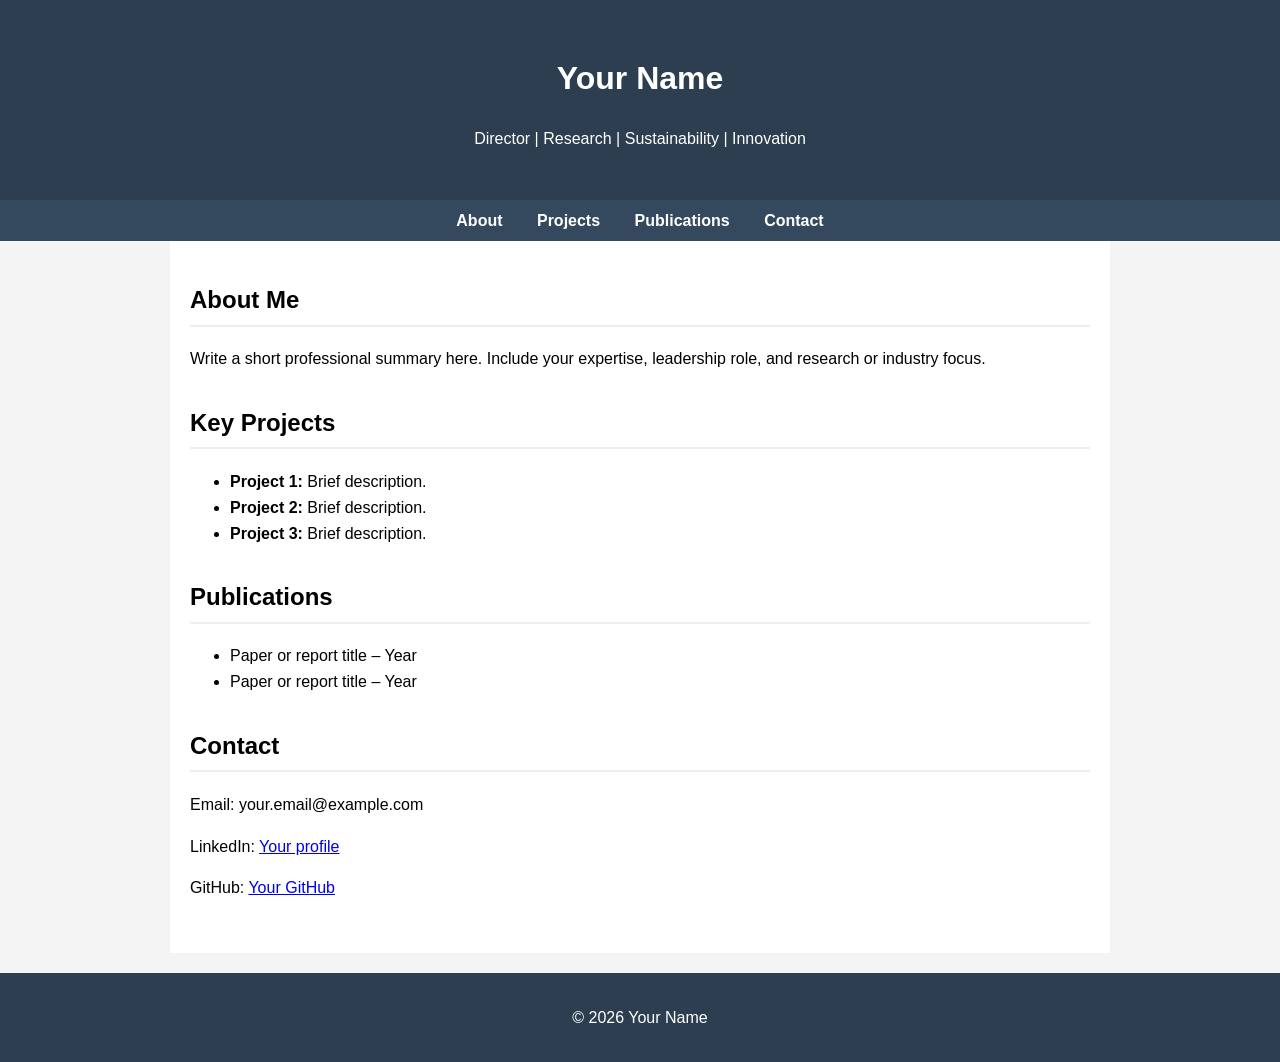
==== index.html @ 9b02b08d "Create index.html" ====
<!DOCTYPE html>
<html lang="en">
<head>
  <meta charset="UTF-8">
  <meta name="viewport" content="width=device-width, initial-scale=1.0">
  <title>Your Name</title>
  <style>
    body {
      font-family: Arial, sans-serif;
      margin: 0;
      line-height: 1.6;
      background: #f4f4f4;
    }

    header {
      background: #2c3e50;
      color: white;
      padding: 2rem 1rem;
      text-align: center;
    }

    nav {
      background: #34495e;
      padding: 0.5rem;
      text-align: center;
    }

    nav a {
      color: white;
      margin: 0 15px;
      text-decoration: none;
      font-weight: bold;
    }

    nav a:hover {
      text-decoration: underline;
    }

    .container {
      max-width: 900px;
      margin: auto;
      padding: 20px;
      background: white;
    }

    section {
      margin-bottom: 2rem;
    }

    h2 {
      border-bottom: 2px solid #eee;
      padding-bottom: 5px;
    }

    footer {
      text-align: center;
      padding: 1rem;
      background: #2c3e50;
      color: white;
      margin-top: 20px;
    }
  </style>
</head>

<body>

<header>
  <h1>Your Name</h1>
  <p>Director | Research | Sustainability | Innovation</p>
</header>

<nav>
  <a href="#about">About</a>
  <a href="#projects">Projects</a>
  <a href="#publications">Publications</a>
  <a href="#contact">Contact</a>
</nav>

<div class="container">

  <section id="about">
    <h2>About Me</h2>
    <p>
      Write a short professional summary here. Include your expertise,
      leadership role, and research or industry focus.
    </p>
  </section>

  <section id="projects">
    <h2>Key Projects</h2>
    <ul>
      <li><strong>Project 1:</strong> Brief description.</li>
      <li><strong>Project 2:</strong> Brief description.</li>
      <li><strong>Project 3:</strong> Brief description.</li>
    </ul>
  </section>

  <section id="publications">
    <h2>Publications</h2>
    <ul>
      <li>Paper or report title – Year</li>
      <li>Paper or report title – Year</li>
    </ul>
  </section>

  <section id="contact">
    <h2>Contact</h2>
    <p>Email: your.email@example.com</p>
    <p>LinkedIn: <a href="#">Your profile</a></p>
    <p>GitHub: <a href="#">Your GitHub</a></p>
  </section>

</div>

<footer>
  <p>© 2026 Your Name</p>
</footer>

</body>
</html>
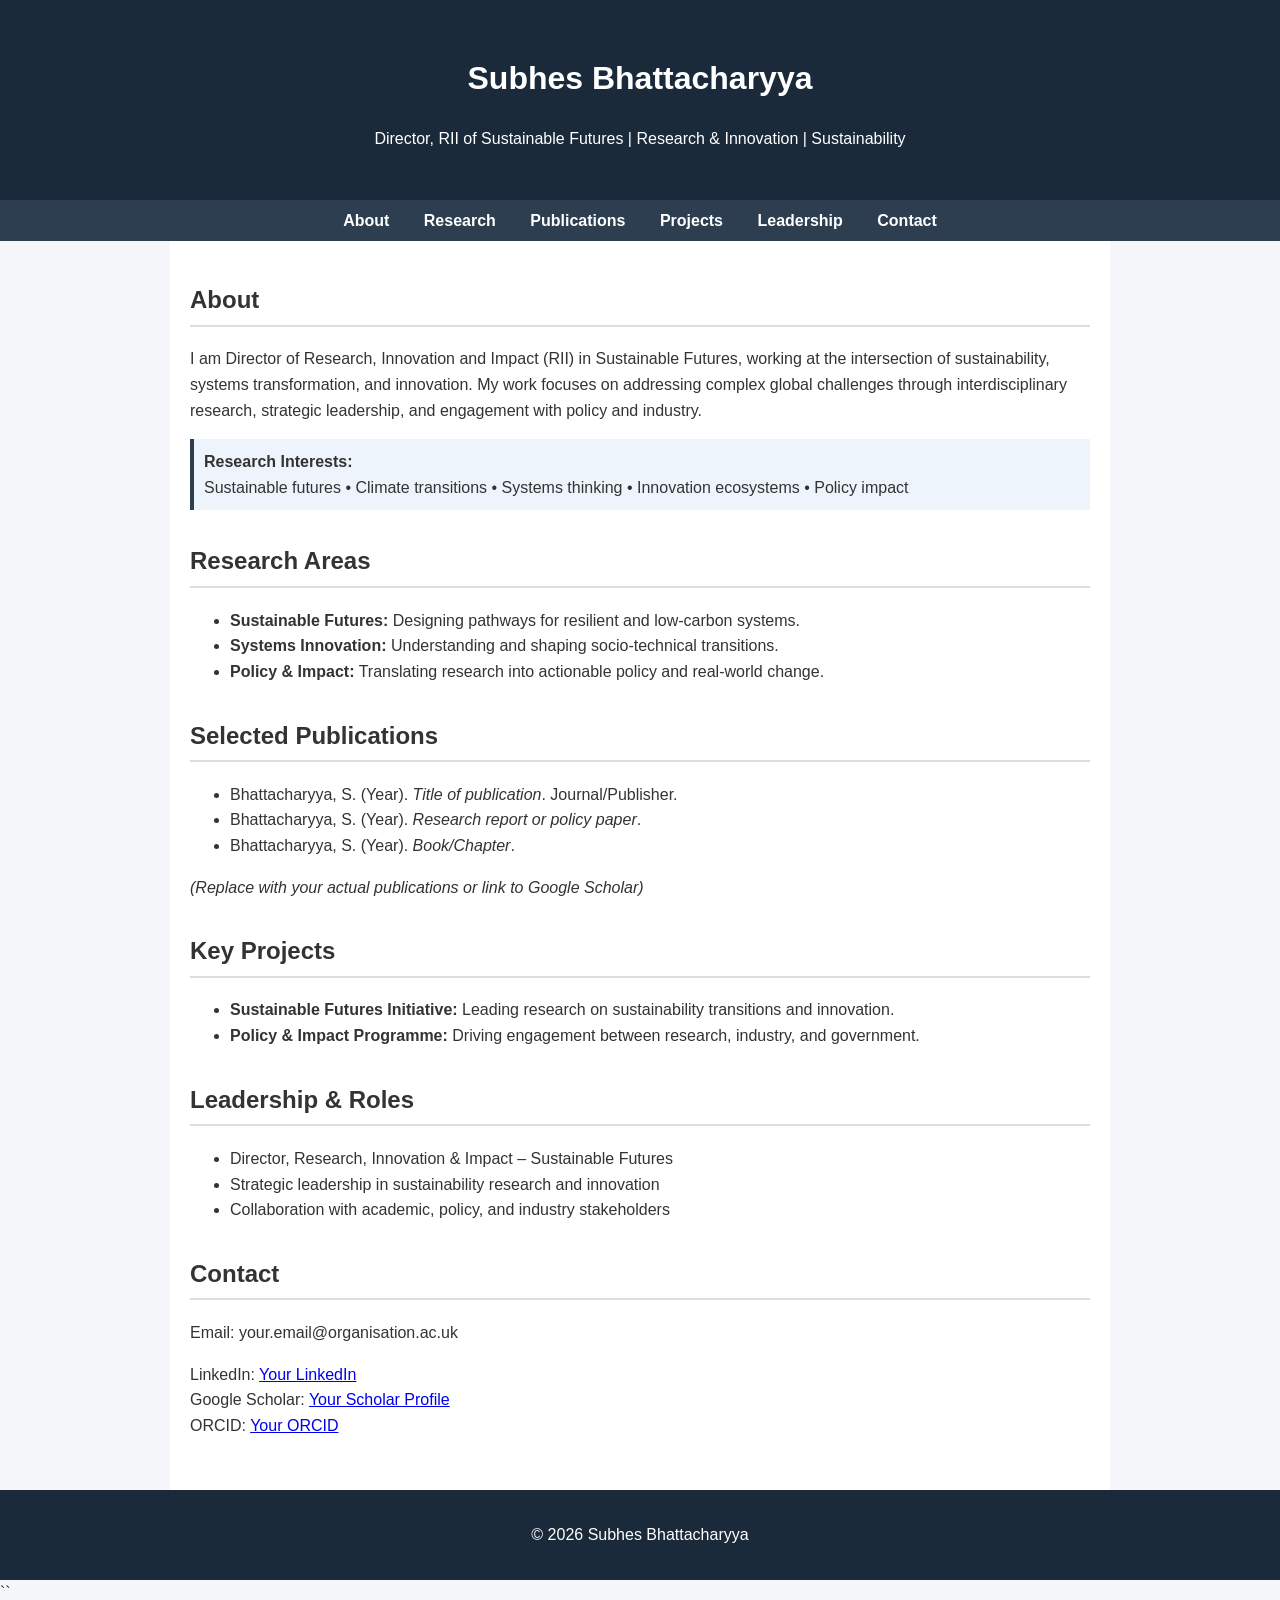
==== commit 3b2d8b72: "Update index.html" ====
--- a/index.html
+++ b/index.html
@@ -3,26 +3,28 @@
 <head>
   <meta charset="UTF-8">
   <meta name="viewport" content="width=device-width, initial-scale=1.0">
-  <title>Your Name</title>
+  <title>Subhes Bhattacharyya | Researcher</title>
+
   <style>
     body {
-      font-family: Arial, sans-serif;
+      font-family: "Segoe UI", Arial, sans-serif;
       margin: 0;
       line-height: 1.6;
-      background: #f4f4f4;
+      background: #f5f7fa;
+      color: #333;
     }
 
     header {
-      background: #2c3e50;
+      background: #1a2a3a;
       color: white;
       padding: 2rem 1rem;
       text-align: center;
     }
 
     nav {
-      background: #34495e;
+      background: #2c3e50;
+      text-align: center;
       padding: 0.5rem;
-      text-align: center;
     }
 
     nav a {
@@ -39,8 +41,8 @@
     .container {
       max-width: 900px;
       margin: auto;
+      background: white;
       padding: 20px;
-      background: white;
     }
 
     section {
@@ -48,16 +50,21 @@
     }
 
     h2 {
-      border-bottom: 2px solid #eee;
+      border-bottom: 2px solid #ddd;
       padding-bottom: 5px;
+    }
+
+    .highlight {
+      background: #eef4fb;
+      padding: 10px;
+      border-left: 4px solid #2c3e50;
     }
 
     footer {
       text-align: center;
       padding: 1rem;
-      background: #2c3e50;
+      background: #1a2a3a;
       color: white;
-      margin-top: 20px;
     }
   </style>
 </head>
@@ -65,56 +72,94 @@
 <body>
 
 <header>
-  <h1>Your Name</h1>
-  <p>Director | Research | Sustainability | Innovation</p>
+  <h1>Subhes Bhattacharyya</h1>
+  <p>Director, RII of Sustainable Futures | Research & Innovation | Sustainability</p>
 </header>
 
 <nav>
   <a href="#about">About</a>
+  <a href="#research">Research</a>
+  <a href="#publications">Publications</a>
   <a href="#projects">Projects</a>
-  <a href="#publications">Publications</a>
+  <a href="#leadership">Leadership</a>
   <a href="#contact">Contact</a>
 </nav>
 
 <div class="container">
 
+  <!-- About -->
   <section id="about">
-    <h2>About Me</h2>
+    <h2>About</h2>
     <p>
-      Write a short professional summary here. Include your expertise,
-      leadership role, and research or industry focus.
+      I am Director of Research, Innovation and Impact (RII) in Sustainable Futures,
+      working at the intersection of sustainability, systems transformation, and innovation.
+      My work focuses on addressing complex global challenges through interdisciplinary research,
+      strategic leadership, and engagement with policy and industry.
     </p>
+
+    <div class="highlight">
+      <strong>Research Interests:</strong><br>
+      Sustainable futures • Climate transitions • Systems thinking • Innovation ecosystems • Policy impact
+    </div>
   </section>
 
+  <!-- Research -->
+  <section id="research">
+    <h2>Research Areas</h2>
+    <ul>
+      <li><strong>Sustainable Futures:</strong> Designing pathways for resilient and low-carbon systems.</li>
+      <li><strong>Systems Innovation:</strong> Understanding and shaping socio-technical transitions.</li>
+      <li><strong>Policy & Impact:</strong> Translating research into actionable policy and real-world change.</li>
+    </ul>
+  </section>
+
+  <!-- Publications -->
+  <section id="publications">
+    <h2>Selected Publications</h2>
+    <ul>
+      <li>Bhattacharyya, S. (Year). <em>Title of publication</em>. Journal/Publisher.</li>
+      <li>Bhattacharyya, S. (Year). <em>Research report or policy paper</em>.</li>
+      <li>Bhattacharyya, S. (Year). <em>Book/Chapter</em>.</li>
+    </ul>
+    <p><em>(Replace with your actual publications or link to Google Scholar)</em></p>
+  </section>
+
+  <!-- Projects -->
   <section id="projects">
     <h2>Key Projects</h2>
     <ul>
-      <li><strong>Project 1:</strong> Brief description.</li>
-      <li><strong>Project 2:</strong> Brief description.</li>
-      <li><strong>Project 3:</strong> Brief description.</li>
+      <li><strong>Sustainable Futures Initiative:</strong> Leading research on sustainability transitions and innovation.</li>
+      <li><strong>Policy & Impact Programme:</strong> Driving engagement between research, industry, and government.</li>
     </ul>
   </section>
 
-  <section id="publications">
-    <h2>Publications</h2>
+  <!-- Leadership -->
+  <section id="leadership">
+    <h2>Leadership & Roles</h2>
     <ul>
-      <li>Paper or report title – Year</li>
-      <li>Paper or report title – Year</li>
+      <li>Director, Research, Innovation & Impact – Sustainable Futures</li>
+      <li>Strategic leadership in sustainability research and innovation</li>
+      <li>Collaboration with academic, policy, and industry stakeholders</li>
     </ul>
   </section>
 
+  <!-- Contact -->
   <section id="contact">
     <h2>Contact</h2>
-    <p>Email: your.email@example.com</p>
-    <p>LinkedIn: <a href="#">Your profile</a></p>
-    <p>GitHub: <a href="#">Your GitHub</a></p>
+    <p>Email: your.email@organisation.ac.uk</p>
+    <p>
+      LinkedIn: <a href="#">Your LinkedIn</a><br>
+      Google Scholar: <a href="#">Your Scholar Profile</a><br>
+      ORCID: <a href="#">Your ORCID</a>
+    </p>
   </section>
 
 </div>
 
 <footer>
-  <p>© 2026 Your Name</p>
+  <p>© 2026 Subhes Bhattacharyya</p>
 </footer>
 
 </body>
 </html>
+``
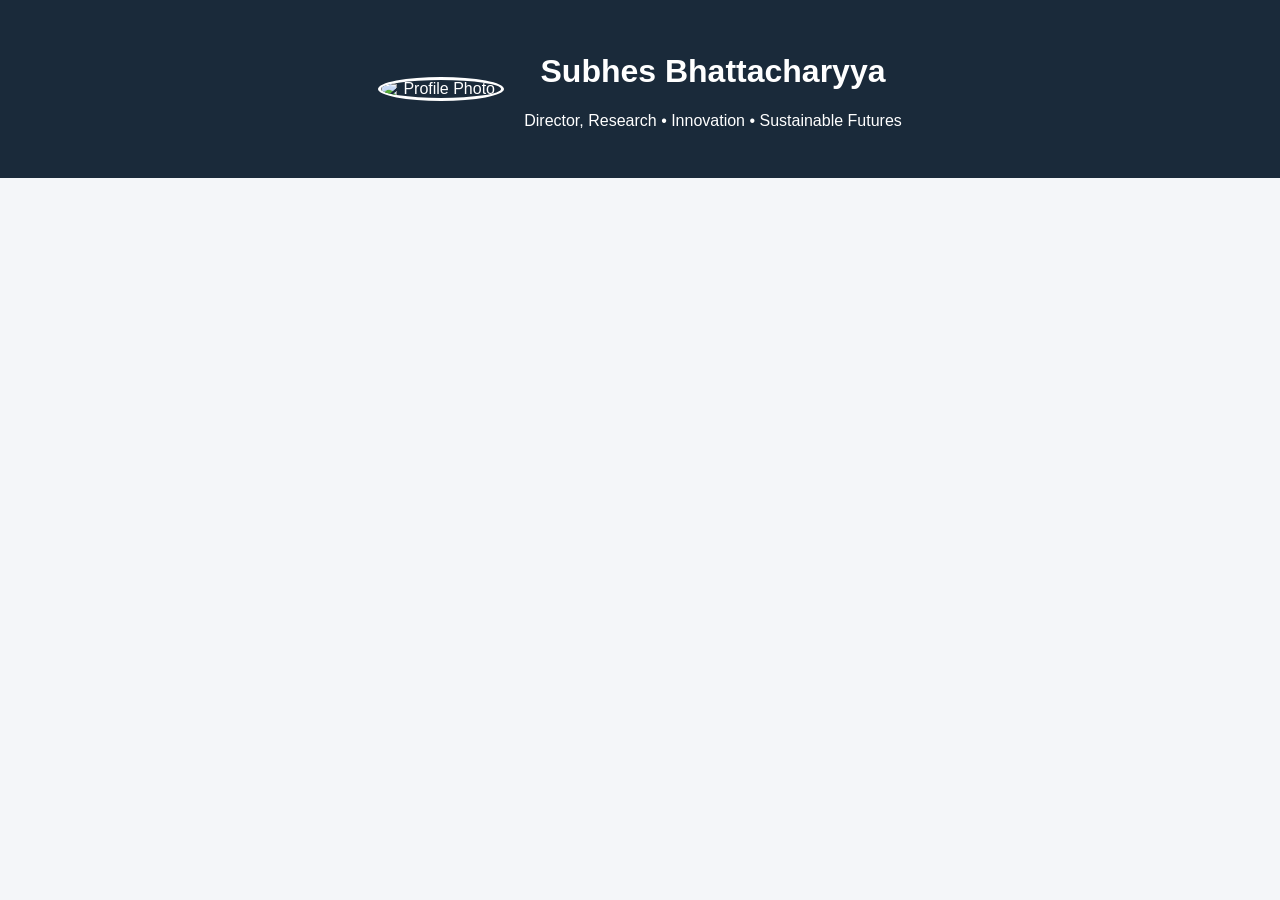
==== commit 30442e5a: "Update index.html" ====
--- a/index.html
+++ b/index.html
@@ -2,29 +2,42 @@
 <html lang="en">
 <head>
   <meta charset="UTF-8">
-  <meta name="viewport" content="width=device-width, initial-scale=1.0">
-  <title>Subhes Bhattacharyya | Researcher</title>
+  <meta name="viewport" content="width=device-width, initial-scale=1">
+  <title>Subhes Bhattacharyya</title>
 
   <style>
     body {
       font-family: "Segoe UI", Arial, sans-serif;
       margin: 0;
-      line-height: 1.6;
-      background: #f5f7fa;
+      background: #f4f6f9;
       color: #333;
+      scroll-behavior: smooth;
     }
 
     header {
+      display: flex;
+      align-items: center;
+      justify-content: center;
+      gap: 20px;
+      padding: 2rem;
       background: #1a2a3a;
       color: white;
-      padding: 2rem 1rem;
+      flex-wrap: wrap;
       text-align: center;
+    }
+
+    header img {
+      width: 120px;
+      border-radius: 50%;
+      border: 3px solid white;
     }
 
     nav {
       background: #2c3e50;
       text-align: center;
-      padding: 0.5rem;
+      padding: 0.7rem;
+      position: sticky;
+      top: 0;
     }
 
     nav a {
@@ -35,29 +48,49 @@
     }
 
     nav a:hover {
-      text-decoration: underline;
+      color: #1abc9c;
     }
 
     .container {
-      max-width: 900px;
+      max-width: 1000px;
       margin: auto;
-      background: white;
       padding: 20px;
     }
 
     section {
-      margin-bottom: 2rem;
+      margin-bottom: 2.5rem;
     }
 
     h2 {
-      border-bottom: 2px solid #ddd;
-      padding-bottom: 5px;
+      border-left: 4px solid #1abc9c;
+      padding-left: 10px;
     }
 
-    .highlight {
-      background: #eef4fb;
-      padding: 10px;
-      border-left: 4px solid #2c3e50;
+    .grid {
+      display: grid;
+      grid-template-columns: repeat(auto-fit, minmax(250px, 1fr));
+      gap: 20px;
+    }
+
+    .card {
+      background: white;
+      padding: 15px;
+      border-radius: 10px;
+      box-shadow: 0 2px 8px rgba(0,0,0,0.1);
+    }
+
+    .btn {
+      display: inline-block;
+      padding: 10px 15px;
+      background: #1abc9c;
+      color: white;
+      text-decoration: none;
+      border-radius: 5px;
+      margin-top: 10px;
+    }
+
+    .btn:hover {
+      background: #16a085;
     }
 
     footer {
@@ -72,94 +105,9 @@
 <body>
 
 <header>
-  <h1>Subhes Bhattacharyya</h1>
-  <p>Director, RII of Sustainable Futures | Research & Innovation | Sustainability</p>
-</header>
+  <!-- Add your photo -->
+  <img src="profile.jpg" alt="Profile Photo">
 
-<nav>
-  <a href="#about">About</a>
-  <a href="#research">Research</a>
-  <a href="#publications">Publications</a>
-  <a href="#projects">Projects</a>
-  <a href="#leadership">Leadership</a>
-  <a href="#contact">Contact</a>
-</nav>
-
-<div class="container">
-
-  <!-- About -->
-  <section id="about">
-    <h2>About</h2>
-    <p>
-      I am Director of Research, Innovation and Impact (RII) in Sustainable Futures,
-      working at the intersection of sustainability, systems transformation, and innovation.
-      My work focuses on addressing complex global challenges through interdisciplinary research,
-      strategic leadership, and engagement with policy and industry.
-    </p>
-
-    <div class="highlight">
-      <strong>Research Interests:</strong><br>
-      Sustainable futures • Climate transitions • Systems thinking • Innovation ecosystems • Policy impact
-    </div>
-  </section>
-
-  <!-- Research -->
-  <section id="research">
-    <h2>Research Areas</h2>
-    <ul>
-      <li><strong>Sustainable Futures:</strong> Designing pathways for resilient and low-carbon systems.</li>
-      <li><strong>Systems Innovation:</strong> Understanding and shaping socio-technical transitions.</li>
-      <li><strong>Policy & Impact:</strong> Translating research into actionable policy and real-world change.</li>
-    </ul>
-  </section>
-
-  <!-- Publications -->
-  <section id="publications">
-    <h2>Selected Publications</h2>
-    <ul>
-      <li>Bhattacharyya, S. (Year). <em>Title of publication</em>. Journal/Publisher.</li>
-      <li>Bhattacharyya, S. (Year). <em>Research report or policy paper</em>.</li>
-      <li>Bhattacharyya, S. (Year). <em>Book/Chapter</em>.</li>
-    </ul>
-    <p><em>(Replace with your actual publications or link to Google Scholar)</em></p>
-  </section>
-
-  <!-- Projects -->
-  <section id="projects">
-    <h2>Key Projects</h2>
-    <ul>
-      <li><strong>Sustainable Futures Initiative:</strong> Leading research on sustainability transitions and innovation.</li>
-      <li><strong>Policy & Impact Programme:</strong> Driving engagement between research, industry, and government.</li>
-    </ul>
-  </section>
-
-  <!-- Leadership -->
-  <section id="leadership">
-    <h2>Leadership & Roles</h2>
-    <ul>
-      <li>Director, Research, Innovation & Impact – Sustainable Futures</li>
-      <li>Strategic leadership in sustainability research and innovation</li>
-      <li>Collaboration with academic, policy, and industry stakeholders</li>
-    </ul>
-  </section>
-
-  <!-- Contact -->
-  <section id="contact">
-    <h2>Contact</h2>
-    <p>Email: your.email@organisation.ac.uk</p>
-    <p>
-      LinkedIn: <a href="#">Your LinkedIn</a><br>
-      Google Scholar: <a href="#">Your Scholar Profile</a><br>
-      ORCID: <a href="#">Your ORCID</a>
-    </p>
-  </section>
-
-</div>
-
-<footer>
-  <p>© 2026 Subhes Bhattacharyya</p>
-</footer>
-
-</body>
-</html>
-``
+  <div>
+    <h1>Subhes Bhattacharyya</h1>
+    <p>Director, Research • Innovation • Sustainable Futures</p>
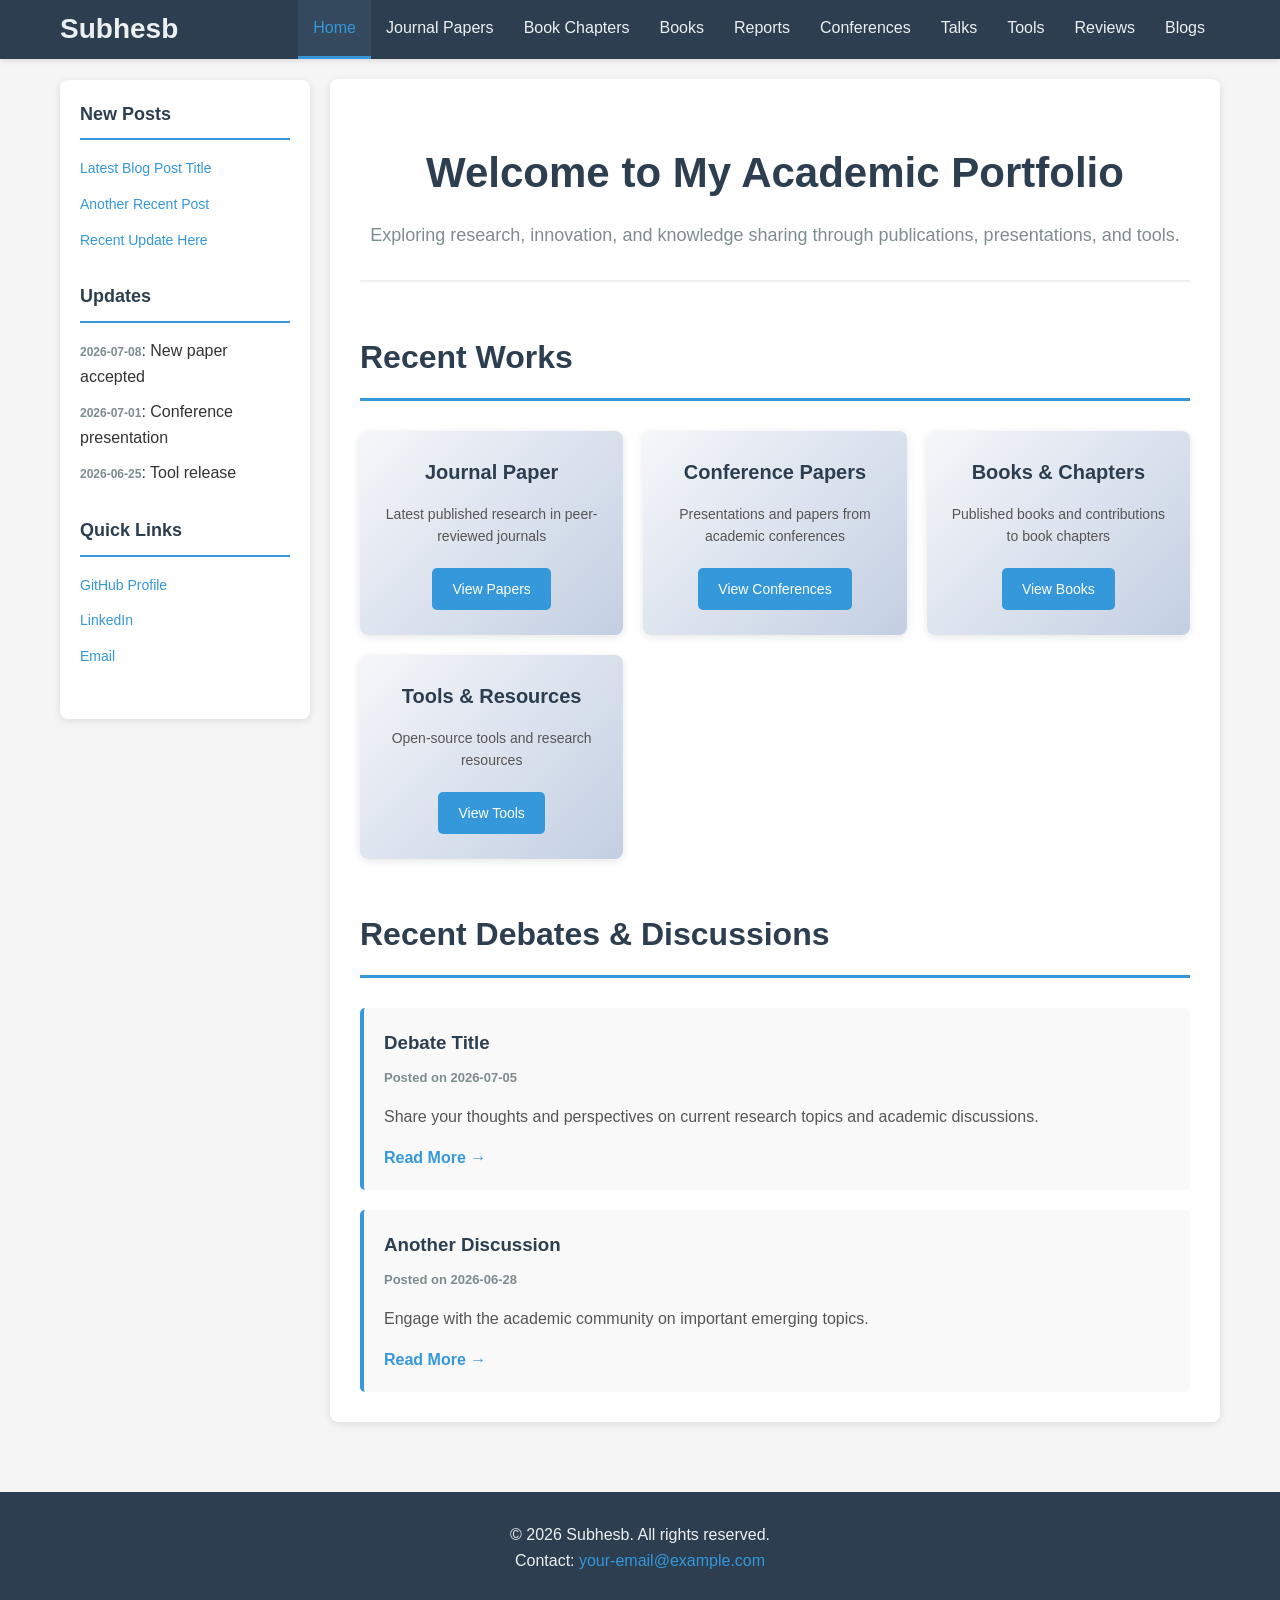
==== commit 91d3e0aa: "Create personal academic website with navigation menu and sidebar" ====
--- a/index.html
+++ b/index.html
@@ -1,113 +1,121 @@
 <!DOCTYPE html>
 <html lang="en">
 <head>
-  <meta charset="UTF-8">
-  <meta name="viewport" content="width=device-width, initial-scale=1">
-  <title>Subhes Bhattacharyya</title>
+    <meta charset="UTF-8">
+    <meta name="viewport" content="width=device-width, initial-scale=1.0">
+    <title>Subhesb - Academic Portfolio</title>
+    <link rel="stylesheet" href="css/style.css">
+</head>
+<body>
+    <!-- Navigation Header -->
+    <header class="navbar">
+        <div class="nav-container">
+            <div class="logo">
+                <a href="index.html">Subhesb</a>
+            </div>
+            <nav class="nav-menu">
+                <ul>
+                    <li><a href="index.html" class="active">Home</a></li>
+                    <li><a href="pages/journal-papers.html">Journal Papers</a></li>
+                    <li><a href="pages/book-chapters.html">Book Chapters</a></li>
+                    <li><a href="pages/books.html">Books</a></li>
+                    <li><a href="pages/reports.html">Reports</a></li>
+                    <li><a href="pages/conference-papers.html">Conferences</a></li>
+                    <li><a href="pages/talks.html">Talks</a></li>
+                    <li><a href="pages/tools.html">Tools</a></li>
+                    <li><a href="pages/reviews.html">Reviews</a></li>
+                    <li><a href="pages/blogs.html">Blogs</a></li>
+                </ul>
+            </nav>
+        </div>
+    </header>
 
-  <style>
-    body {
-      font-family: "Segoe UI", Arial, sans-serif;
-      margin: 0;
-      background: #f4f6f9;
-      color: #333;
-      scroll-behavior: smooth;
-    }
+    <div class="container">
+        <!-- Sidebar -->
+        <aside class="sidebar">
+            <div class="sidebar-section">
+                <h3>New Posts</h3>
+                <ul class="posts-list">
+                    <li><a href="#">Latest Blog Post Title</a></li>
+                    <li><a href="#">Another Recent Post</a></li>
+                    <li><a href="#">Recent Update Here</a></li>
+                </ul>
+            </div>
+            <div class="sidebar-section">
+                <h3>Updates</h3>
+                <ul class="updates-list">
+                    <li><span class="date">2026-07-08</span>: New paper accepted</li>
+                    <li><span class="date">2026-07-01</span>: Conference presentation</li>
+                    <li><span class="date">2026-06-25</span>: Tool release</li>
+                </ul>
+            </div>
+            <div class="sidebar-section">
+                <h3>Quick Links</h3>
+                <ul>
+                    <li><a href="#">GitHub Profile</a></li>
+                    <li><a href="#">LinkedIn</a></li>
+                    <li><a href="#">Email</a></li>
+                </ul>
+            </div>
+        </aside>
 
-    header {
-      display: flex;
-      align-items: center;
-      justify-content: center;
-      gap: 20px;
-      padding: 2rem;
-      background: #1a2a3a;
-      color: white;
-      flex-wrap: wrap;
-      text-align: center;
-    }
+        <!-- Main Content Area -->
+        <main class="main-content">
+            <section class="hero">
+                <h1>Welcome to My Academic Portfolio</h1>
+                <p>Exploring research, innovation, and knowledge sharing through publications, presentations, and tools.</p>
+            </section>
 
-    header img {
-      width: 120px;
-      border-radius: 50%;
-      border: 3px solid white;
-    }
+            <section class="recent-works">
+                <h2>Recent Works</h2>
+                <div class="works-grid">
+                    <div class="work-card">
+                        <h3>Journal Paper</h3>
+                        <p>Latest published research in peer-reviewed journals</p>
+                        <a href="pages/journal-papers.html" class="btn">View Papers</a>
+                    </div>
+                    <div class="work-card">
+                        <h3>Conference Papers</h3>
+                        <p>Presentations and papers from academic conferences</p>
+                        <a href="pages/conference-papers.html" class="btn">View Conferences</a>
+                    </div>
+                    <div class="work-card">
+                        <h3>Books & Chapters</h3>
+                        <p>Published books and contributions to book chapters</p>
+                        <a href="pages/books.html" class="btn">View Books</a>
+                    </div>
+                    <div class="work-card">
+                        <h3>Tools & Resources</h3>
+                        <p>Open-source tools and research resources</p>
+                        <a href="pages/tools.html" class="btn">View Tools</a>
+                    </div>
+                </div>
+            </section>
 
-    nav {
-      background: #2c3e50;
-      text-align: center;
-      padding: 0.7rem;
-      position: sticky;
-      top: 0;
-    }
+            <section class="debates">
+                <h2>Recent Debates & Discussions</h2>
+                <div class="debate-container">
+                    <article class="debate-post">
+                        <h3>Debate Title</h3>
+                        <p class="date">Posted on 2026-07-05</p>
+                        <p>Share your thoughts and perspectives on current research topics and academic discussions.</p>
+                        <a href="#" class="read-more">Read More →</a>
+                    </article>
+                    <article class="debate-post">
+                        <h3>Another Discussion</h3>
+                        <p class="date">Posted on 2026-06-28</p>
+                        <p>Engage with the academic community on important emerging topics.</p>
+                        <a href="#" class="read-more">Read More →</a>
+                    </article>
+                </div>
+            </section>
+        </main>
+    </div>
 
-    nav a {
-      color: white;
-      margin: 0 15px;
-      text-decoration: none;
-      font-weight: bold;
-    }
-
-    nav a:hover {
-      color: #1abc9c;
-    }
-
-    .container {
-      max-width: 1000px;
-      margin: auto;
-      padding: 20px;
-    }
-
-    section {
-      margin-bottom: 2.5rem;
-    }
-
-    h2 {
-      border-left: 4px solid #1abc9c;
-      padding-left: 10px;
-    }
-
-    .grid {
-      display: grid;
-      grid-template-columns: repeat(auto-fit, minmax(250px, 1fr));
-      gap: 20px;
-    }
-
-    .card {
-      background: white;
-      padding: 15px;
-      border-radius: 10px;
-      box-shadow: 0 2px 8px rgba(0,0,0,0.1);
-    }
-
-    .btn {
-      display: inline-block;
-      padding: 10px 15px;
-      background: #1abc9c;
-      color: white;
-      text-decoration: none;
-      border-radius: 5px;
-      margin-top: 10px;
-    }
-
-    .btn:hover {
-      background: #16a085;
-    }
-
-    footer {
-      text-align: center;
-      padding: 1rem;
-      background: #1a2a3a;
-      color: white;
-    }
-  </style>
-</head>
-
-<body>
-
-<header>
-  <!-- Add your photo -->
-  <img src="profile.jpg" alt="Profile Photo">
-
-  <div>
-    <h1>Subhes Bhattacharyya</h1>
-    <p>Director, Research • Innovation • Sustainable Futures</p>
+    <!-- Footer -->
+    <footer class="footer">
+        <p>&copy; 2026 Subhesb. All rights reserved.</p>
+        <p>Contact: <a href="mailto:your-email@example.com">your-email@example.com</a></p>
+    </footer>
+</body>
+</html>
--- a/css/style.css
+++ b/css/style.css
@@ -0,0 +1,318 @@
+* {
+    margin: 0;
+    padding: 0;
+    box-sizing: border-box;
+}
+
+body {
+    font-family: 'Segoe UI', Tahoma, Geneva, Verdana, sans-serif;
+    line-height: 1.6;
+    color: #333;
+    background-color: #f5f5f5;
+}
+
+/* Navigation Header */
+.navbar {
+    background-color: #2c3e50;
+    color: #ecf0f1;
+    padding: 0;
+    box-shadow: 0 2px 5px rgba(0,0,0,0.1);
+    position: sticky;
+    top: 0;
+    z-index: 100;
+}
+
+.nav-container {
+    max-width: 1200px;
+    margin: 0 auto;
+    display: flex;
+    align-items: center;
+    justify-content: space-between;
+    padding: 0 20px;
+}
+
+.logo a {
+    font-size: 28px;
+    font-weight: bold;
+    color: #ecf0f1;
+    text-decoration: none;
+    padding: 15px 0;
+}
+
+.logo a:hover {
+    color: #3498db;
+}
+
+.nav-menu ul {
+    list-style: none;
+    display: flex;
+    flex-wrap: wrap;
+    gap: 0;
+}
+
+.nav-menu ul li a {
+    color: #ecf0f1;
+    text-decoration: none;
+    padding: 15px 15px;
+    display: block;
+    transition: background-color 0.3s ease, color 0.3s ease;
+    border-bottom: 3px solid transparent;
+}
+
+.nav-menu ul li a:hover,
+.nav-menu ul li a.active {
+    background-color: #34495e;
+    color: #3498db;
+    border-bottom: 3px solid #3498db;
+}
+
+/* Main Container */
+.container {
+    max-width: 1200px;
+    margin: 0 auto;
+    display: grid;
+    grid-template-columns: 250px 1fr;
+    gap: 20px;
+    padding: 20px;
+    min-height: calc(100vh - 100px);
+}
+
+/* Sidebar */
+.sidebar {
+    background-color: white;
+    border-radius: 8px;
+    padding: 20px;
+    box-shadow: 0 2px 8px rgba(0,0,0,0.1);
+    height: fit-content;
+    position: sticky;
+    top: 80px;
+}
+
+.sidebar-section {
+    margin-bottom: 30px;
+}
+
+.sidebar-section h3 {
+    color: #2c3e50;
+    margin-bottom: 15px;
+    font-size: 18px;
+    border-bottom: 2px solid #3498db;
+    padding-bottom: 10px;
+}
+
+.sidebar-section ul {
+    list-style: none;
+}
+
+.sidebar-section ul li {
+    margin-bottom: 10px;
+}
+
+.sidebar-section a {
+    color: #3498db;
+    text-decoration: none;
+    transition: color 0.3s ease;
+    font-size: 14px;
+}
+
+.sidebar-section a:hover {
+    color: #2980b9;
+    text-decoration: underline;
+}
+
+.date {
+    color: #7f8c8d;
+    font-size: 12px;
+    font-weight: bold;
+}
+
+/* Main Content */
+.main-content {
+    background-color: white;
+    border-radius: 8px;
+    padding: 30px;
+    box-shadow: 0 2px 8px rgba(0,0,0,0.1);
+}
+
+.hero {
+    text-align: center;
+    margin-bottom: 50px;
+    padding: 30px 0;
+    border-bottom: 2px solid #ecf0f1;
+}
+
+.hero h1 {
+    font-size: 42px;
+    color: #2c3e50;
+    margin-bottom: 15px;
+}
+
+.hero p {
+    font-size: 18px;
+    color: #7f8c8d;
+}
+
+/* Recent Works Section */
+.recent-works {
+    margin-bottom: 50px;
+}
+
+.recent-works h2,
+.debates h2 {
+    color: #2c3e50;
+    margin-bottom: 30px;
+    font-size: 32px;
+    border-bottom: 3px solid #3498db;
+    padding-bottom: 15px;
+}
+
+.works-grid {
+    display: grid;
+    grid-template-columns: repeat(auto-fit, minmax(250px, 1fr));
+    gap: 20px;
+}
+
+.work-card {
+    background: linear-gradient(135deg, #f5f7fa 0%, #c3cfe2 100%);
+    border-radius: 8px;
+    padding: 25px;
+    text-align: center;
+    transition: transform 0.3s ease, box-shadow 0.3s ease;
+    box-shadow: 0 2px 8px rgba(0,0,0,0.1);
+}
+
+.work-card:hover {
+    transform: translateY(-5px);
+    box-shadow: 0 5px 15px rgba(0,0,0,0.2);
+}
+
+.work-card h3 {
+    color: #2c3e50;
+    margin-bottom: 15px;
+    font-size: 20px;
+}
+
+.work-card p {
+    color: #555;
+    margin-bottom: 20px;
+    font-size: 14px;
+}
+
+.btn {
+    display: inline-block;
+    background-color: #3498db;
+    color: white;
+    padding: 10px 20px;
+    border-radius: 5px;
+    text-decoration: none;
+    transition: background-color 0.3s ease;
+    font-size: 14px;
+}
+
+.btn:hover {
+    background-color: #2980b9;
+}
+
+/* Debates Section */
+.debate-container {
+    display: grid;
+    gap: 20px;
+}
+
+.debate-post {
+    background-color: #f9f9f9;
+    border-left: 4px solid #3498db;
+    padding: 20px;
+    border-radius: 5px;
+    transition: box-shadow 0.3s ease;
+}
+
+.debate-post:hover {
+    box-shadow: 0 4px 12px rgba(0,0,0,0.1);
+}
+
+.debate-post h3 {
+    color: #2c3e50;
+    margin-bottom: 10px;
+}
+
+.debate-post .date {
+    display: block;
+    color: #7f8c8d;
+    margin-bottom: 15px;
+    font-size: 13px;
+}
+
+.debate-post p {
+    color: #555;
+    margin-bottom: 15px;
+}
+
+.read-more {
+    color: #3498db;
+    text-decoration: none;
+    font-weight: bold;
+    transition: color 0.3s ease;
+}
+
+.read-more:hover {
+    color: #2980b9;
+}
+
+/* Footer */
+.footer {
+    background-color: #2c3e50;
+    color: #ecf0f1;
+    text-align: center;
+    padding: 30px 20px;
+    margin-top: 50px;
+}
+
+.footer a {
+    color: #3498db;
+    text-decoration: none;
+}
+
+.footer a:hover {
+    text-decoration: underline;
+}
+
+/* Responsive Design */
+@media (max-width: 768px) {
+    .container {
+        grid-template-columns: 1fr;
+        padding: 10px;
+    }
+
+    .sidebar {
+        order: 2;
+    }
+
+    .main-content {
+        order: 1;
+    }
+
+    .nav-menu ul {
+        flex-direction: column;
+    }
+
+    .nav-menu ul li a {
+        padding: 10px;
+        border-bottom: none;
+        border-left: 3px solid transparent;
+    }
+
+    .nav-menu ul li a:hover,
+    .nav-menu ul li a.active {
+        border-bottom: none;
+        border-left: 3px solid #3498db;
+    }
+
+    .hero h1 {
+        font-size: 28px;
+    }
+
+    .works-grid {
+        grid-template-columns: 1fr;
+    }
+}
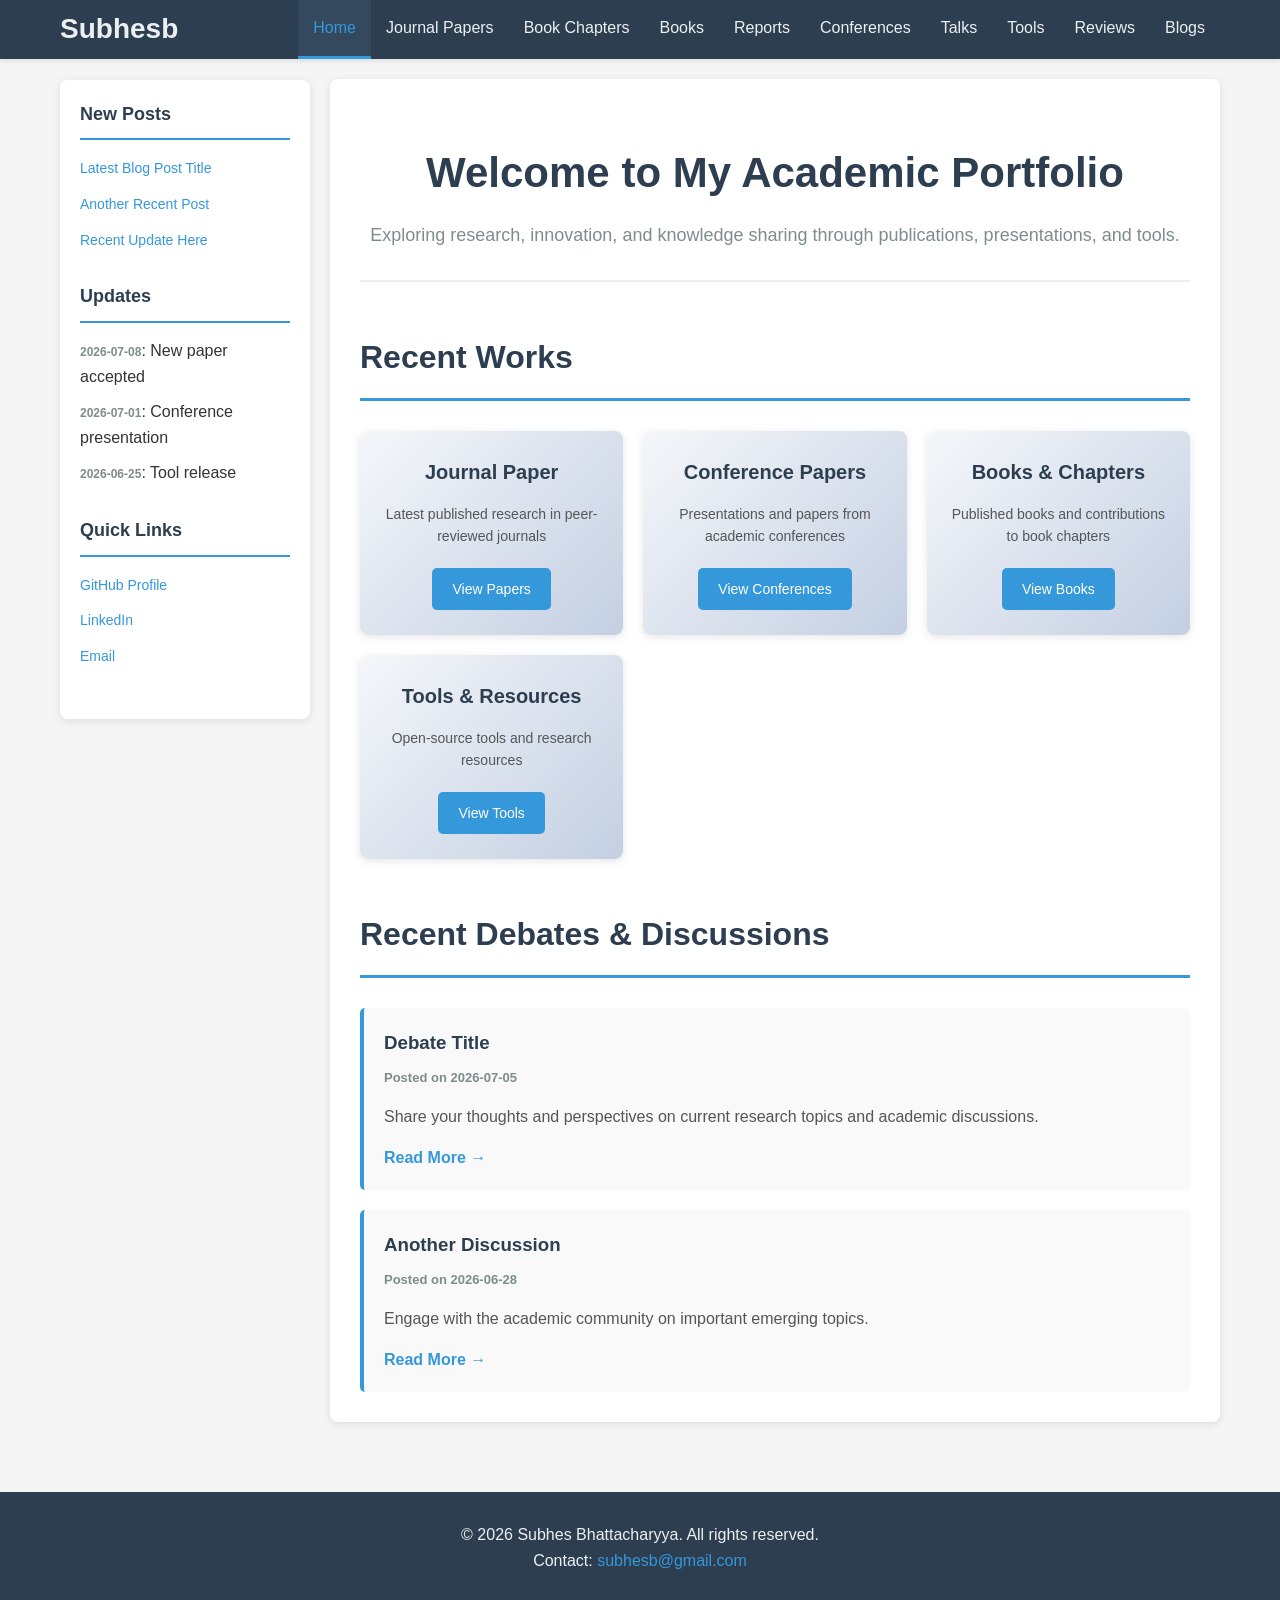
==== commit f4d99602: "Update footer content in index.html" ====
--- a/index.html
+++ b/index.html
@@ -3,7 +3,7 @@
 <head>
     <meta charset="UTF-8">
     <meta name="viewport" content="width=device-width, initial-scale=1.0">
-    <title>Subhesb - Academic Portfolio</title>
+    <title>Subhes Bhattacharyya - Academic Portfolio</title>
     <link rel="stylesheet" href="css/style.css">
 </head>
 <body>
@@ -114,8 +114,8 @@
 
     <!-- Footer -->
     <footer class="footer">
-        <p>&copy; 2026 Subhesb. All rights reserved.</p>
-        <p>Contact: <a href="mailto:your-email@example.com">your-email@example.com</a></p>
+        <p>&copy; 2026 Subhes Bhattacharyya. All rights reserved.</p>
+        <p>Contact: <a href="mailto:your-email@example.com">subhesb@gmail.com</a></p>
     </footer>
 </body>
-</html>+</html>
